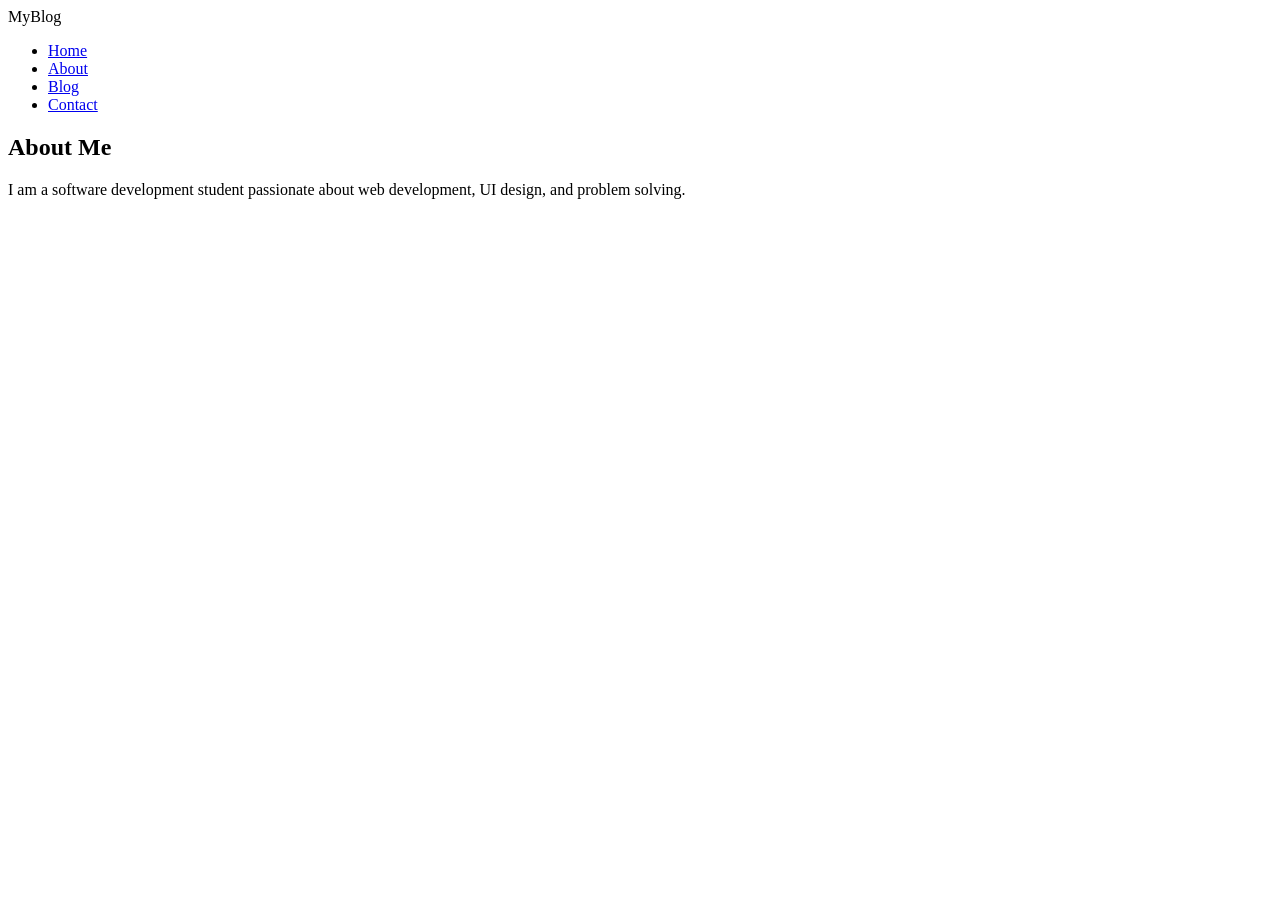
==== about.html @ cece169f "Initial personal blog project setup" ====
<!DOCTYPE html>
<html lang="en">
<head>
    <meta charset="UTF-8">
    <meta name="viewport" content="width=device-width, initial-scale=1.0">
    <title>About Me</title>
    <link rel="stylesheet" href="style.css">
</head>
<body>

<header>
    <nav>
        <div class="logo">MyBlog</div>

        <ul class="nav-links">
            <li><a href="index.html">Home</a></li>
            <li><a href="about.html">About</a></li>
            <li><a href="blog.html">Blog</a></li>
            <li><a href="contact.html">Contact</a></li>
        </ul>
    </nav>
</header>

<section class="hero">
    <div class="hero-content">
        <h1>About Me</h1>

        <p>
            I am a software development student passionate about
            web development, UI design, and problem solving.
        </p>
    </div>
</section>

</body>
</html>
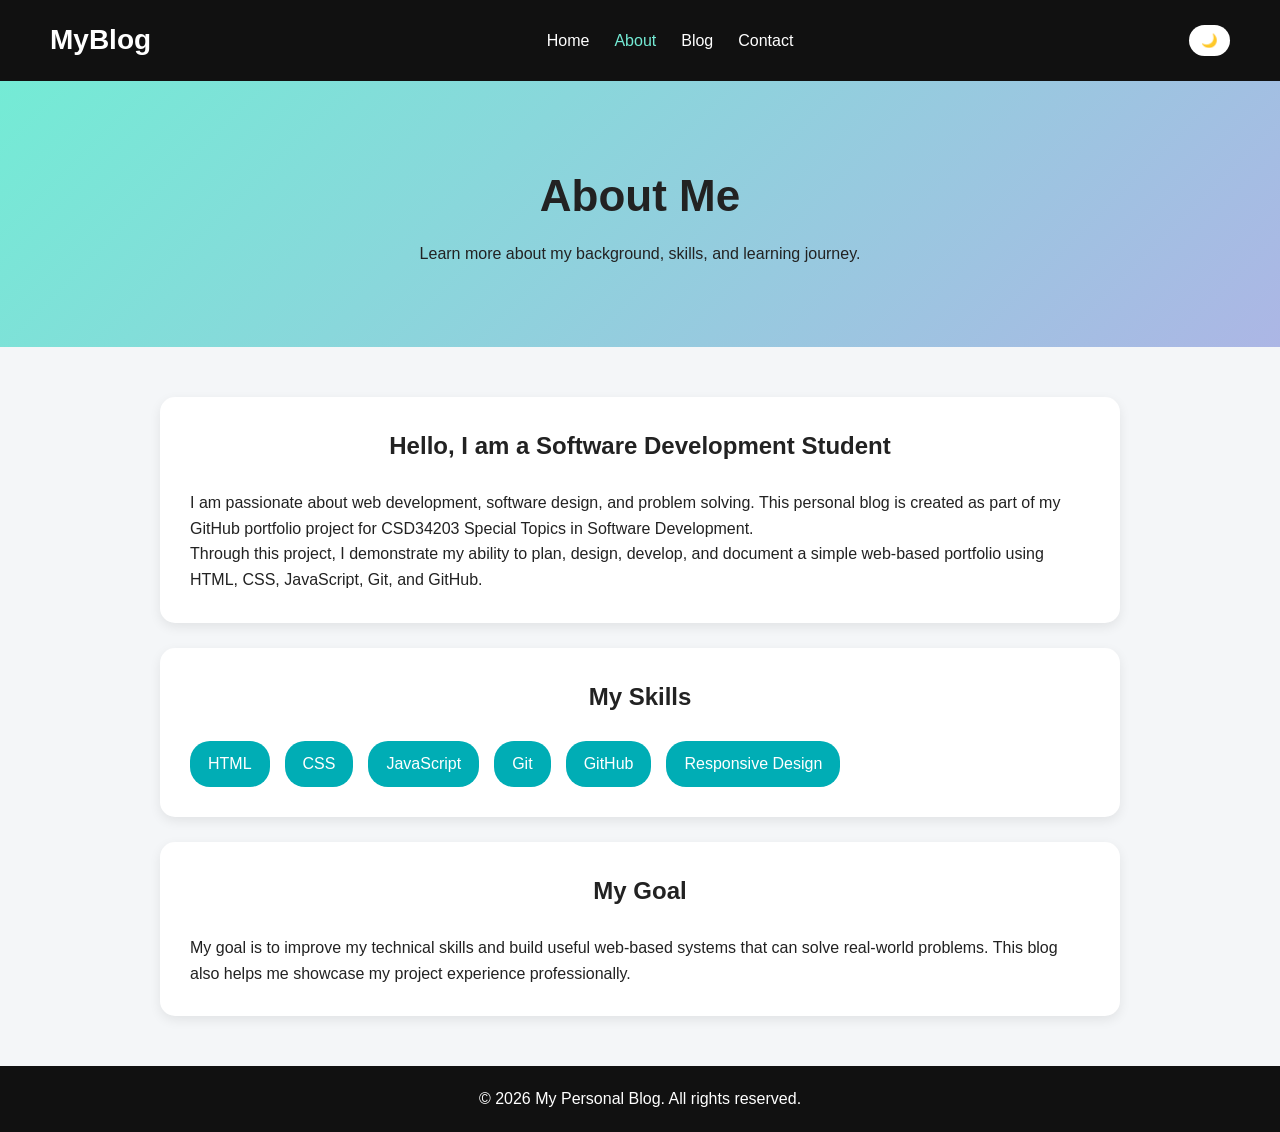
==== commit a915d47d: "Updated about blog and contact pages" ====
--- a/about.html
+++ b/about.html
@@ -4,33 +4,69 @@
     <meta charset="UTF-8">
     <meta name="viewport" content="width=device-width, initial-scale=1.0">
     <title>About Me</title>
-    <link rel="stylesheet" href="style.css">
+    <link rel="stylesheet" href="css/style.css">
 </head>
 <body>
 
 <header>
-    <nav>
+    <nav class="navbar">
         <div class="logo">MyBlog</div>
-
         <ul class="nav-links">
             <li><a href="index.html">Home</a></li>
-            <li><a href="about.html">About</a></li>
+            <li><a href="about.html" class="active">About</a></li>
             <li><a href="blog.html">Blog</a></li>
             <li><a href="contact.html">Contact</a></li>
         </ul>
+        <button id="darkModeBtn">🌙</button>
     </nav>
 </header>
 
-<section class="hero">
-    <div class="hero-content">
-        <h1>About Me</h1>
+<section class="page-header">
+    <h1>About Me</h1>
+    <p>Learn more about my background, skills, and learning journey.</p>
+</section>
 
+<section class="section">
+    <div class="card">
+        <h2>Hello, I am a Software Development Student</h2>
         <p>
-            I am a software development student passionate about
-            web development, UI design, and problem solving.
+            I am passionate about web development, software design, and problem solving.
+            This personal blog is created as part of my GitHub portfolio project for
+            CSD34203 Special Topics in Software Development.
+        </p>
+        <p>
+            Through this project, I demonstrate my ability to plan, design, develop,
+            and document a simple web-based portfolio using HTML, CSS, JavaScript,
+            Git, and GitHub.
+        </p>
+    </div>
+
+    <div class="card">
+        <h2>My Skills</h2>
+        <ul class="skills">
+            <li>HTML</li>
+            <li>CSS</li>
+            <li>JavaScript</li>
+            <li>Git</li>
+            <li>GitHub</li>
+            <li>Responsive Design</li>
+        </ul>
+    </div>
+
+    <div class="card">
+        <h2>My Goal</h2>
+        <p>
+            My goal is to improve my technical skills and build useful web-based
+            systems that can solve real-world problems. This blog also helps me
+            showcase my project experience professionally.
         </p>
     </div>
 </section>
 
+<footer>
+    <p>&copy; 2026 My Personal Blog. All rights reserved.</p>
+</footer>
+
+<script src="js/script.js"></script>
 </body>
 </html>
--- a/css/style.css
+++ b/css/style.css
@@ -0,0 +1,256 @@
+* {
+    margin: 0;
+    padding: 0;
+    box-sizing: border-box;
+}
+
+body {
+    font-family: Arial, sans-serif;
+    background: #f4f6f8;
+    color: #222;
+    line-height: 1.6;
+}
+
+header {
+    background: #111;
+    padding: 18px 50px;
+}
+
+.navbar {
+    display: flex;
+    justify-content: space-between;
+    align-items: center;
+}
+
+.logo {
+    color: white;
+    font-size: 28px;
+    font-weight: bold;
+}
+
+.nav-links {
+    list-style: none;
+    display: flex;
+    gap: 25px;
+}
+
+.nav-links a {
+    color: white;
+    text-decoration: none;
+    font-size: 16px;
+}
+
+.nav-links a:hover,
+.nav-links a.active {
+    color: #74ebd5;
+}
+
+#darkModeBtn {
+    background: white;
+    border: none;
+    padding: 8px 12px;
+    border-radius: 20px;
+    cursor: pointer;
+}
+
+.hero {
+    min-height: 85vh;
+    display: flex;
+    justify-content: center;
+    align-items: center;
+    text-align: center;
+    background: linear-gradient(135deg, #74ebd5, #ACB6E5);
+    padding: 30px;
+}
+
+.hero-content h1 {
+    font-size: 56px;
+    margin-bottom: 20px;
+}
+
+.hero-content p {
+    font-size: 22px;
+    margin-bottom: 30px;
+}
+
+.btn {
+    display: inline-block;
+    background: #111;
+    color: white;
+    padding: 13px 28px;
+    text-decoration: none;
+    border-radius: 8px;
+    border: none;
+    cursor: pointer;
+    transition: 0.3s;
+}
+
+.btn:hover {
+    background: #00adb5;
+    transform: scale(1.05);
+}
+
+.page-header {
+    text-align: center;
+    padding: 80px 20px;
+    background: linear-gradient(135deg, #74ebd5, #ACB6E5);
+}
+
+.page-header h1 {
+    font-size: 44px;
+    margin-bottom: 10px;
+}
+
+.section {
+    max-width: 1000px;
+    margin: 50px auto;
+    padding: 0 20px;
+}
+
+.section h2 {
+    text-align: center;
+    margin-bottom: 25px;
+}
+
+.card,
+.contact-card {
+    background: white;
+    padding: 30px;
+    border-radius: 15px;
+    margin-bottom: 25px;
+    box-shadow: 0 4px 12px rgba(0,0,0,0.08);
+    transition: 0.3s;
+}
+
+.card:hover,
+.contact-card:hover {
+    transform: translateY(-8px);
+}
+
+.skills {
+    display: flex;
+    flex-wrap: wrap;
+    gap: 15px;
+    list-style: none;
+    margin-top: 15px;
+}
+
+.skills li {
+    background: #00adb5;
+    color: white;
+    padding: 10px 18px;
+    border-radius: 20px;
+}
+
+.blog-container {
+    max-width: 1000px;
+    margin: 50px auto;
+    padding: 0 20px;
+    display: grid;
+    grid-template-columns: repeat(3, 1fr);
+    gap: 25px;
+}
+
+.blog-card {
+    background: white;
+    padding: 25px;
+    border-radius: 15px;
+    box-shadow: 0 4px 12px rgba(0,0,0,0.08);
+    transition: 0.3s;
+}
+
+.blog-card:hover {
+    transform: translateY(-8px);
+}
+
+.blog-card h2 {
+    margin-bottom: 10px;
+}
+
+.date {
+    color: #777;
+    font-size: 14px;
+    margin-bottom: 15px;
+}
+
+.contact-form {
+    background: white;
+    padding: 30px;
+    border-radius: 15px;
+    box-shadow: 0 4px 12px rgba(0,0,0,0.08);
+}
+
+.contact-form input,
+.contact-form textarea {
+    width: 100%;
+    padding: 14px;
+    margin-bottom: 15px;
+    border: 1px solid #ccc;
+    border-radius: 8px;
+}
+
+.contact-form textarea {
+    height: 130px;
+    resize: none;
+}
+
+footer {
+    background: #111;
+    color: white;
+    text-align: center;
+    padding: 20px;
+    margin-top: 50px;
+}
+
+/* Dark Mode */
+body.dark {
+    background: #121212;
+    color: #f5f5f5;
+}
+
+body.dark .card,
+body.dark .blog-card,
+body.dark .contact-card,
+body.dark .contact-form {
+    background: #1e1e1e;
+    color: #f5f5f5;
+}
+
+body.dark .hero,
+body.dark .page-header {
+    background: linear-gradient(135deg, #222, #111);
+}
+
+/* Responsive */
+@media (max-width: 768px) {
+    header {
+        padding: 20px;
+    }
+
+    .navbar {
+        flex-direction: column;
+        gap: 20px;
+    }
+
+    .nav-links {
+        flex-direction: column;
+        text-align: center;
+        gap: 12px;
+    }
+
+    .hero-content h1 {
+        font-size: 38px;
+    }
+
+    .hero-content p {
+        font-size: 18px;
+    }
+
+    .blog-container {
+        grid-template-columns: 1fr;
+    }
+
+    .page-header h1 {
+        font-size: 36px;
+    }
+}
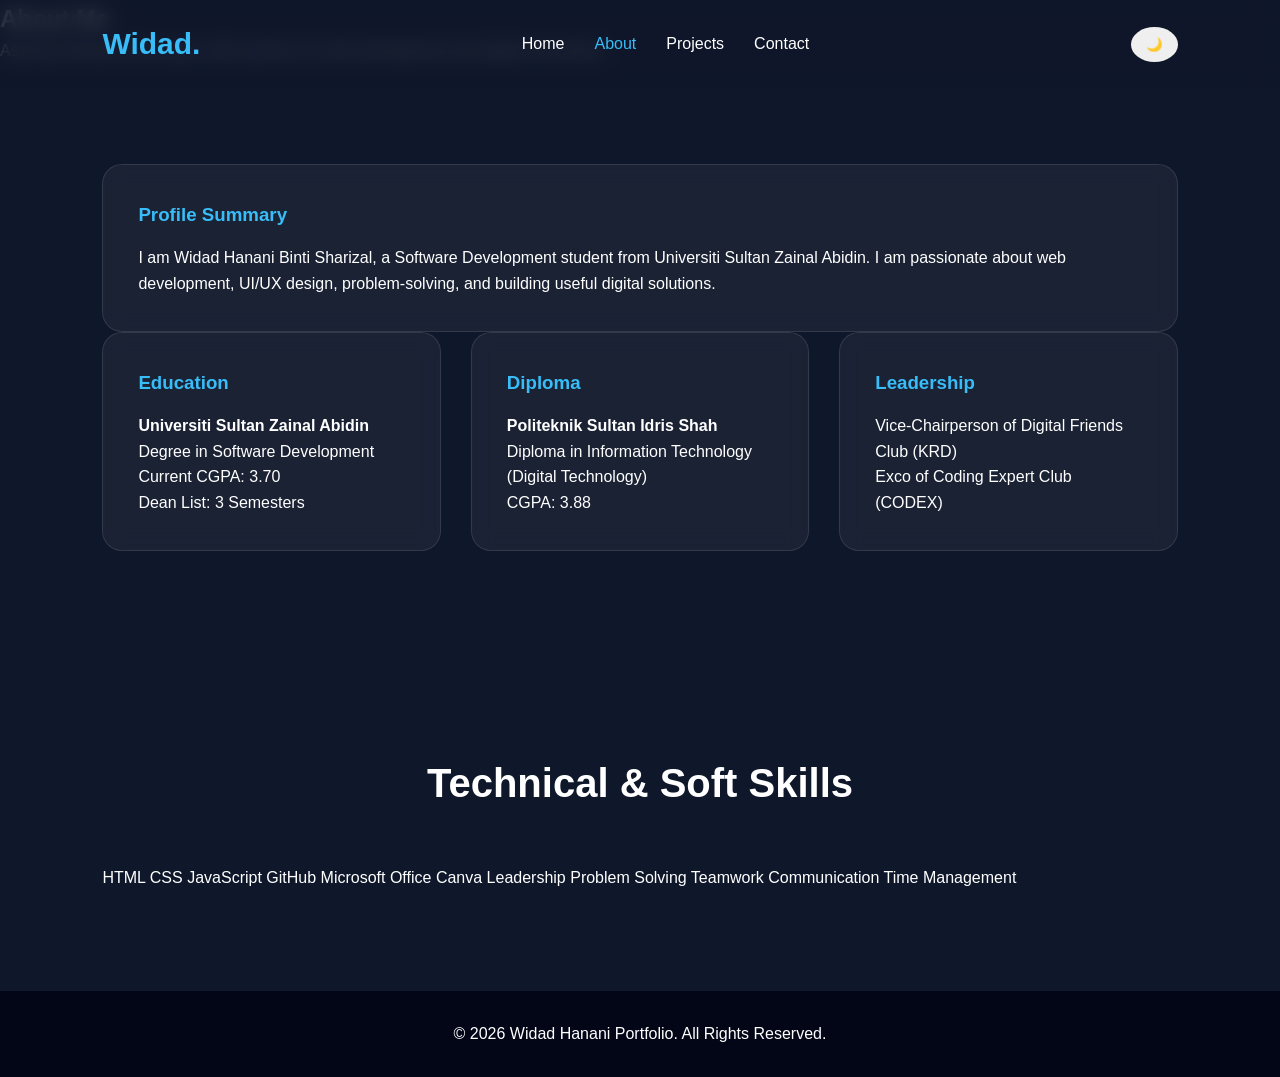
==== commit 0788a57a: "Customized portfolio with resume information" ====
--- a/about.html
+++ b/about.html
@@ -3,18 +3,18 @@
 <head>
     <meta charset="UTF-8">
     <meta name="viewport" content="width=device-width, initial-scale=1.0">
-    <title>About Me</title>
+    <title>About | Widad Hanani</title>
     <link rel="stylesheet" href="css/style.css">
 </head>
 <body>
 
 <header>
     <nav class="navbar">
-        <div class="logo">MyBlog</div>
+        <div class="logo">Widad.</div>
         <ul class="nav-links">
             <li><a href="index.html">Home</a></li>
             <li><a href="about.html" class="active">About</a></li>
-            <li><a href="blog.html">Blog</a></li>
+            <li><a href="blog.html">Projects</a></li>
             <li><a href="contact.html">Contact</a></li>
         </ul>
         <button id="darkModeBtn">🌙</button>
@@ -23,48 +23,63 @@
 
 <section class="page-header">
     <h1>About Me</h1>
-    <p>Learn more about my background, skills, and learning journey.</p>
+    <p>Aspiring Software Developer with passion for web development and digital innovation.</p>
 </section>
 
 <section class="section">
     <div class="card">
-        <h2>Hello, I am a Software Development Student</h2>
+        <h3>Profile Summary</h3>
         <p>
-            I am passionate about web development, software design, and problem solving.
-            This personal blog is created as part of my GitHub portfolio project for
-            CSD34203 Special Topics in Software Development.
-        </p>
-        <p>
-            Through this project, I demonstrate my ability to plan, design, develop,
-            and document a simple web-based portfolio using HTML, CSS, JavaScript,
-            Git, and GitHub.
+            I am Widad Hanani Binti Sharizal, a Software Development student from
+            Universiti Sultan Zainal Abidin. I am passionate about web development,
+            UI/UX design, problem-solving, and building useful digital solutions.
         </p>
     </div>
 
-    <div class="card">
-        <h2>My Skills</h2>
-        <ul class="skills">
-            <li>HTML</li>
-            <li>CSS</li>
-            <li>JavaScript</li>
-            <li>Git</li>
-            <li>GitHub</li>
-            <li>Responsive Design</li>
-        </ul>
+    <div class="cards">
+        <div class="card">
+            <h3>Education</h3>
+            <p><strong>Universiti Sultan Zainal Abidin</strong></p>
+            <p>Degree in Software Development</p>
+            <p>Current CGPA: 3.70</p>
+            <p>Dean List: 3 Semesters</p>
+        </div>
+
+        <div class="card">
+            <h3>Diploma</h3>
+            <p><strong>Politeknik Sultan Idris Shah</strong></p>
+            <p>Diploma in Information Technology (Digital Technology)</p>
+            <p>CGPA: 3.88</p>
+        </div>
+
+        <div class="card">
+            <h3>Leadership</h3>
+            <p>Vice-Chairperson of Digital Friends Club (KRD)</p>
+            <p>Exco of Coding Expert Club (CODEX)</p>
+        </div>
     </div>
+</section>
 
-    <div class="card">
-        <h2>My Goal</h2>
-        <p>
-            My goal is to improve my technical skills and build useful web-based
-            systems that can solve real-world problems. This blog also helps me
-            showcase my project experience professionally.
-        </p>
+<section class="section">
+    <h2>Technical & Soft Skills</h2>
+
+    <div class="skills-box">
+        <span>HTML</span>
+        <span>CSS</span>
+        <span>JavaScript</span>
+        <span>GitHub</span>
+        <span>Microsoft Office</span>
+        <span>Canva</span>
+        <span>Leadership</span>
+        <span>Problem Solving</span>
+        <span>Teamwork</span>
+        <span>Communication</span>
+        <span>Time Management</span>
     </div>
 </section>
 
 <footer>
-    <p>&copy; 2026 My Personal Blog. All rights reserved.</p>
+    <p>© 2026 Widad Hanani Portfolio. All Rights Reserved.</p>
 </footer>
 
 <script src="js/script.js"></script>
--- a/css/style.css
+++ b/css/style.css
@@ -1,256 +1,246 @@
-* {
-    margin: 0;
-    padding: 0;
-    box-sizing: border-box;
-}
-
-body {
-    font-family: Arial, sans-serif;
-    background: #f4f6f8;
-    color: #222;
-    line-height: 1.6;
-}
-
-header {
-    background: #111;
-    padding: 18px 50px;
-}
-
-.navbar {
-    display: flex;
-    justify-content: space-between;
-    align-items: center;
-}
-
-.logo {
-    color: white;
-    font-size: 28px;
-    font-weight: bold;
-}
-
-.nav-links {
-    list-style: none;
-    display: flex;
-    gap: 25px;
-}
-
-.nav-links a {
-    color: white;
-    text-decoration: none;
-    font-size: 16px;
+*{
+    margin:0;
+    padding:0;
+    box-sizing:border-box;
+}
+
+body{
+    font-family:Arial, sans-serif;
+    background:#0f172a;
+    color:white;
+    line-height:1.6;
+}
+
+header{
+    padding:20px 8%;
+    position:fixed;
+    width:100%;
+    top:0;
+    z-index:1000;
+    background:rgba(15,23,42,0.8);
+    backdrop-filter:blur(10px);
+}
+
+.navbar{
+    display:flex;
+    justify-content:space-between;
+    align-items:center;
+}
+
+.logo{
+    font-size:30px;
+    font-weight:bold;
+    color:#38bdf8;
+}
+
+.nav-links{
+    display:flex;
+    gap:30px;
+    list-style:none;
+}
+
+.nav-links a{
+    color:white;
+    text-decoration:none;
+    transition:0.3s;
 }
 
 .nav-links a:hover,
-.nav-links a.active {
-    color: #74ebd5;
-}
-
-#darkModeBtn {
-    background: white;
-    border: none;
-    padding: 8px 12px;
-    border-radius: 20px;
-    cursor: pointer;
-}
-
-.hero {
-    min-height: 85vh;
-    display: flex;
-    justify-content: center;
-    align-items: center;
-    text-align: center;
-    background: linear-gradient(135deg, #74ebd5, #ACB6E5);
-    padding: 30px;
-}
-
-.hero-content h1 {
-    font-size: 56px;
-    margin-bottom: 20px;
-}
-
-.hero-content p {
-    font-size: 22px;
-    margin-bottom: 30px;
-}
-
-.btn {
-    display: inline-block;
-    background: #111;
-    color: white;
-    padding: 13px 28px;
-    text-decoration: none;
-    border-radius: 8px;
-    border: none;
-    cursor: pointer;
-    transition: 0.3s;
-}
-
-.btn:hover {
-    background: #00adb5;
-    transform: scale(1.05);
-}
-
-.page-header {
-    text-align: center;
-    padding: 80px 20px;
-    background: linear-gradient(135deg, #74ebd5, #ACB6E5);
-}
-
-.page-header h1 {
-    font-size: 44px;
-    margin-bottom: 10px;
-}
-
-.section {
-    max-width: 1000px;
-    margin: 50px auto;
-    padding: 0 20px;
-}
-
-.section h2 {
-    text-align: center;
-    margin-bottom: 25px;
-}
-
-.card,
-.contact-card {
-    background: white;
-    padding: 30px;
-    border-radius: 15px;
-    margin-bottom: 25px;
-    box-shadow: 0 4px 12px rgba(0,0,0,0.08);
-    transition: 0.3s;
-}
-
-.card:hover,
-.contact-card:hover {
-    transform: translateY(-8px);
-}
-
-.skills {
-    display: flex;
-    flex-wrap: wrap;
-    gap: 15px;
-    list-style: none;
-    margin-top: 15px;
-}
-
-.skills li {
-    background: #00adb5;
-    color: white;
-    padding: 10px 18px;
-    border-radius: 20px;
-}
-
-.blog-container {
-    max-width: 1000px;
-    margin: 50px auto;
-    padding: 0 20px;
-    display: grid;
-    grid-template-columns: repeat(3, 1fr);
-    gap: 25px;
-}
-
-.blog-card {
-    background: white;
-    padding: 25px;
-    border-radius: 15px;
-    box-shadow: 0 4px 12px rgba(0,0,0,0.08);
-    transition: 0.3s;
-}
-
-.blog-card:hover {
-    transform: translateY(-8px);
-}
-
-.blog-card h2 {
-    margin-bottom: 10px;
-}
-
-.date {
-    color: #777;
-    font-size: 14px;
-    margin-bottom: 15px;
-}
-
-.contact-form {
-    background: white;
-    padding: 30px;
-    border-radius: 15px;
-    box-shadow: 0 4px 12px rgba(0,0,0,0.08);
+.nav-links .active{
+    color:#38bdf8;
+}
+
+#darkModeBtn{
+    border:none;
+    padding:10px 15px;
+    border-radius:50%;
+    cursor:pointer;
+}
+
+.hero{
+    min-height:100vh;
+    display:flex;
+    justify-content:center;
+    align-items:center;
+    text-align:center;
+    padding:120px 20px 50px;
+    background:
+    radial-gradient(circle at top left,#1e3a8a,#0f172a);
+}
+
+.hero-content{
+    max-width:800px;
+}
+
+.intro{
+    color:#38bdf8;
+    letter-spacing:3px;
+    margin-bottom:15px;
+}
+
+.hero h1{
+    font-size:80px;
+    margin-bottom:10px;
+}
+
+.hero h2{
+    font-size:35px;
+    color:#cbd5e1;
+    margin-bottom:25px;
+}
+
+.hero-desc{
+    font-size:20px;
+    color:#cbd5e1;
+    margin-bottom:35px;
+}
+
+.hero-buttons{
+    display:flex;
+    justify-content:center;
+    gap:20px;
+}
+
+.btn{
+    background:#38bdf8;
+    color:white;
+    padding:14px 30px;
+    border-radius:10px;
+    text-decoration:none;
+    transition:0.3s;
+}
+
+.btn:hover{
+    transform:translateY(-5px);
+}
+
+.btn-secondary{
+    background:transparent;
+    border:2px solid #38bdf8;
+}
+
+.section{
+    padding:100px 8%;
+}
+
+.section h2{
+    text-align:center;
+    font-size:40px;
+    margin-bottom:50px;
+}
+
+.cards{
+    display:grid;
+    grid-template-columns:repeat(auto-fit,minmax(250px,1fr));
+    gap:30px;
+}
+
+.card{
+    background:rgba(255,255,255,0.05);
+    padding:35px;
+    border-radius:20px;
+    backdrop-filter:blur(10px);
+    transition:0.3s;
+    border:1px solid rgba(255,255,255,0.1);
+}
+
+.card:hover{
+    transform:translateY(-10px);
+    border-color:#38bdf8;
+}
+
+.card h3{
+    margin-bottom:15px;
+    color:#38bdf8;
+}
+
+footer{
+    text-align:center;
+    padding:30px;
+    background:#020617;
+}
+
+@media(max-width:768px){
+
+    .hero h1{
+        font-size:50px;
+    }
+
+    .hero h2{
+        font-size:25px;
+    }
+
+    .hero-desc{
+        font-size:16px;
+    }
+
+    .navbar{
+        flex-direction:column;
+        gap:20px;
+    }
+
+    .nav-links{
+        flex-wrap:wrap;
+        justify-content:center;
+    }
+
+    .hero-buttons{
+        flex-direction:column;
+    }
+    .page-header{
+    padding:150px 8% 80px;
+    text-align:center;
+    background:radial-gradient(circle at top right,#1e40af,#0f172a);
+}
+
+.page-header h1{
+    font-size:55px;
+    margin-bottom:15px;
+}
+
+.page-header p{
+    color:#cbd5e1;
+    font-size:18px;
+}
+
+.skills-box{
+    display:flex;
+    flex-wrap:wrap;
+    gap:15px;
+    justify-content:center;
+}
+
+.skills-box span{
+    background:rgba(56,189,248,0.15);
+    color:#38bdf8;
+    padding:12px 20px;
+    border-radius:30px;
+    border:1px solid rgba(56,189,248,0.4);
+    transition:0.3s;
+}
+
+.skills-box span:hover{
+    background:#38bdf8;
+    color:white;
+    transform:translateY(-5px);
+}
+
+.contact-form{
+    margin-top:20px;
 }
 
 .contact-form input,
-.contact-form textarea {
-    width: 100%;
-    padding: 14px;
-    margin-bottom: 15px;
-    border: 1px solid #ccc;
-    border-radius: 8px;
-}
-
-.contact-form textarea {
-    height: 130px;
-    resize: none;
-}
-
-footer {
-    background: #111;
-    color: white;
-    text-align: center;
-    padding: 20px;
-    margin-top: 50px;
-}
-
-/* Dark Mode */
-body.dark {
-    background: #121212;
-    color: #f5f5f5;
-}
-
-body.dark .card,
-body.dark .blog-card,
-body.dark .contact-card,
-body.dark .contact-form {
-    background: #1e1e1e;
-    color: #f5f5f5;
-}
-
-body.dark .hero,
-body.dark .page-header {
-    background: linear-gradient(135deg, #222, #111);
-}
-
-/* Responsive */
-@media (max-width: 768px) {
-    header {
-        padding: 20px;
-    }
-
-    .navbar {
-        flex-direction: column;
-        gap: 20px;
-    }
-
-    .nav-links {
-        flex-direction: column;
-        text-align: center;
-        gap: 12px;
-    }
-
-    .hero-content h1 {
-        font-size: 38px;
-    }
-
-    .hero-content p {
-        font-size: 18px;
-    }
-
-    .blog-container {
-        grid-template-columns: 1fr;
-    }
-
-    .page-header h1 {
-        font-size: 36px;
-    }
+.contact-form textarea{
+    width:100%;
+    padding:15px;
+    margin-bottom:15px;
+    border:none;
+    border-radius:10px;
+    outline:none;
+}
+
+.contact-form textarea{
+    height:140px;
+    resize:none;
+}
 }
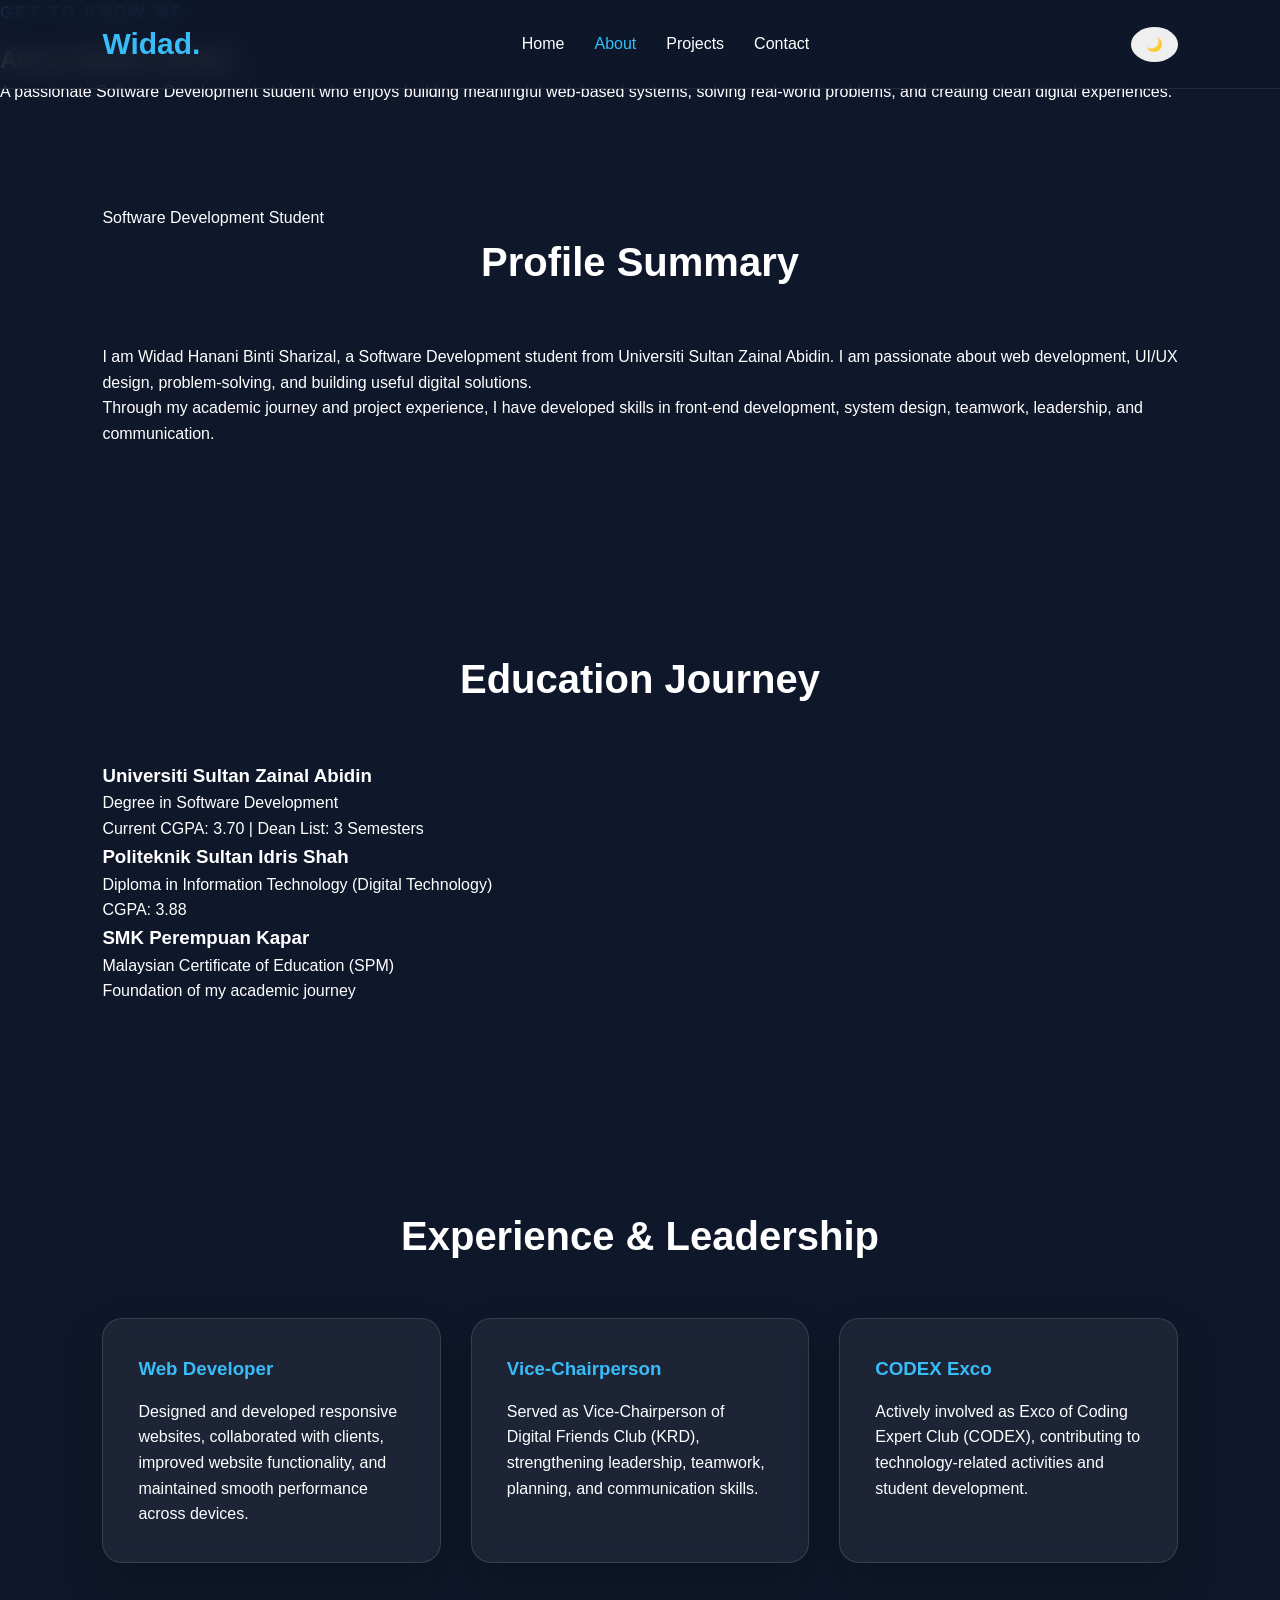
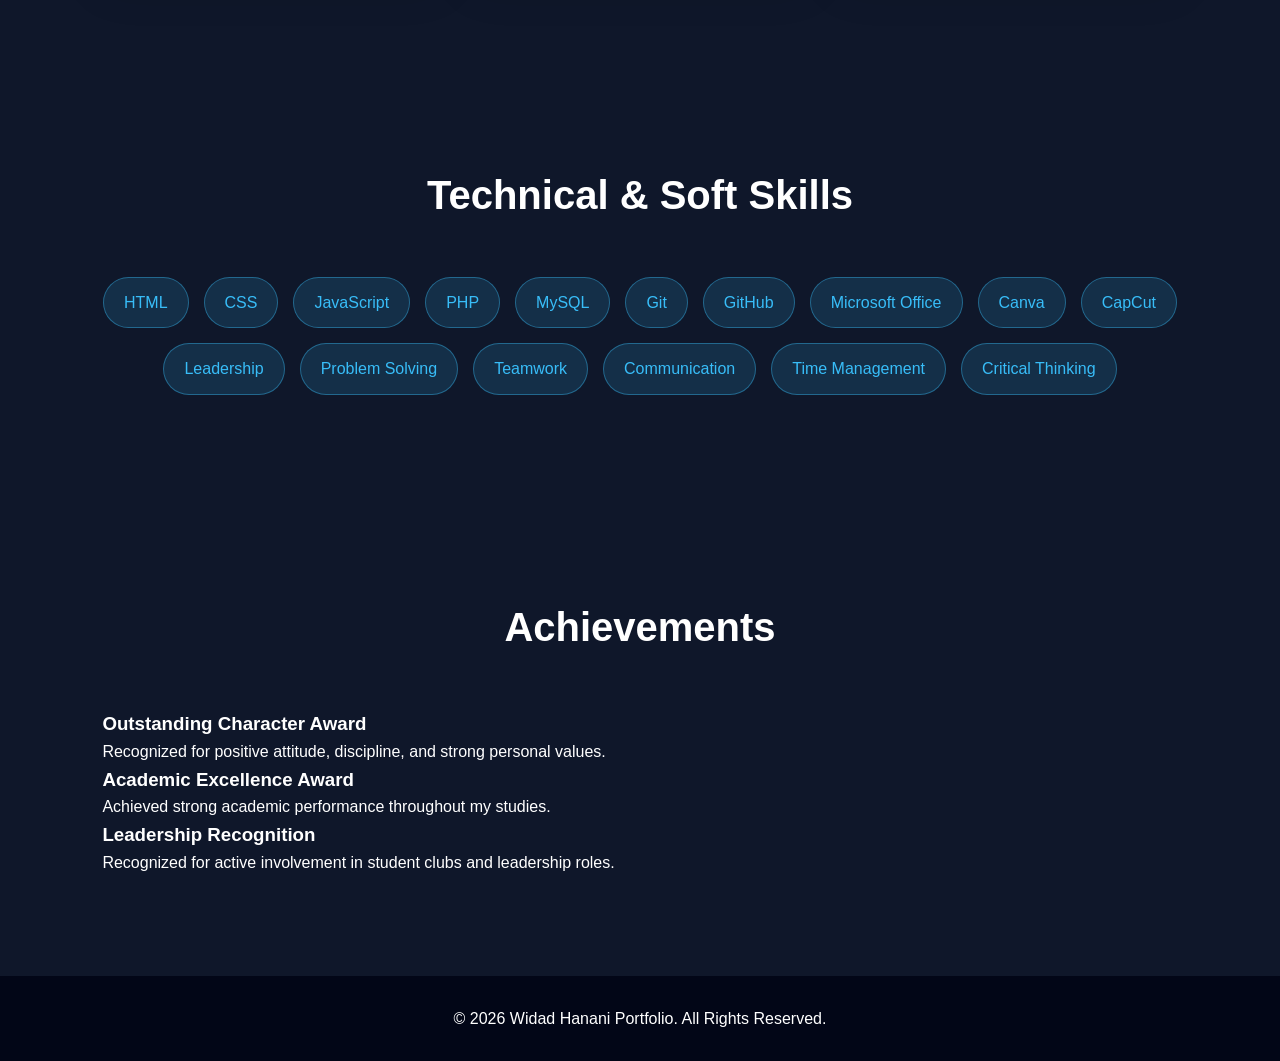
==== commit 685917d1: "Enhanced about page design" ====
--- a/about.html
+++ b/about.html
@@ -21,41 +21,98 @@
     </nav>
 </header>
 
-<section class="page-header">
-    <h1>About Me</h1>
-    <p>Aspiring Software Developer with passion for web development and digital innovation.</p>
+<section class="about-hero">
+    <div class="about-hero-content">
+        <p class="intro">GET TO KNOW ME</p>
+        <h1>About Widad Hanani</h1>
+        <p>
+            A passionate Software Development student who enjoys building meaningful
+            web-based systems, solving real-world problems, and creating clean digital experiences.
+        </p>
+    </div>
+</section>
+
+<section class="section about-profile">
+    <div class="about-card main-about">
+        <div>
+            <span class="about-badge">Software Development Student</span>
+            <h2>Profile Summary</h2>
+            <p>
+                I am Widad Hanani Binti Sharizal, a Software Development student from
+                Universiti Sultan Zainal Abidin. I am passionate about web development,
+                UI/UX design, problem-solving, and building useful digital solutions.
+            </p>
+            <p>
+                Through my academic journey and project experience, I have developed
+                skills in front-end development, system design, teamwork, leadership,
+                and communication.
+            </p>
+        </div>
+    </div>
 </section>
 
 <section class="section">
-    <div class="card">
-        <h3>Profile Summary</h3>
-        <p>
-            I am Widad Hanani Binti Sharizal, a Software Development student from
-            Universiti Sultan Zainal Abidin. I am passionate about web development,
-            UI/UX design, problem-solving, and building useful digital solutions.
-        </p>
+    <h2>Education Journey</h2>
+
+    <div class="timeline">
+
+        <div class="timeline-item">
+            <div class="timeline-dot"></div>
+            <div class="timeline-content">
+                <h3>Universiti Sultan Zainal Abidin</h3>
+                <p>Degree in Software Development</p>
+                <span>Current CGPA: 3.70 | Dean List: 3 Semesters</span>
+            </div>
+        </div>
+
+        <div class="timeline-item">
+            <div class="timeline-dot"></div>
+            <div class="timeline-content">
+                <h3>Politeknik Sultan Idris Shah</h3>
+                <p>Diploma in Information Technology (Digital Technology)</p>
+                <span>CGPA: 3.88</span>
+            </div>
+        </div>
+
+        <div class="timeline-item">
+            <div class="timeline-dot"></div>
+            <div class="timeline-content">
+                <h3>SMK Perempuan Kapar</h3>
+                <p>Malaysian Certificate of Education (SPM)</p>
+                <span>Foundation of my academic journey</span>
+            </div>
+        </div>
+
     </div>
+</section>
+
+<section class="section">
+    <h2>Experience & Leadership</h2>
 
     <div class="cards">
         <div class="card">
-            <h3>Education</h3>
-            <p><strong>Universiti Sultan Zainal Abidin</strong></p>
-            <p>Degree in Software Development</p>
-            <p>Current CGPA: 3.70</p>
-            <p>Dean List: 3 Semesters</p>
+            <h3>Web Developer</h3>
+            <p>
+                Designed and developed responsive websites, collaborated with clients,
+                improved website functionality, and maintained smooth performance
+                across devices.
+            </p>
         </div>
 
         <div class="card">
-            <h3>Diploma</h3>
-            <p><strong>Politeknik Sultan Idris Shah</strong></p>
-            <p>Diploma in Information Technology (Digital Technology)</p>
-            <p>CGPA: 3.88</p>
+            <h3>Vice-Chairperson</h3>
+            <p>
+                Served as Vice-Chairperson of Digital Friends Club (KRD), strengthening
+                leadership, teamwork, planning, and communication skills.
+            </p>
         </div>
 
         <div class="card">
-            <h3>Leadership</h3>
-            <p>Vice-Chairperson of Digital Friends Club (KRD)</p>
-            <p>Exco of Coding Expert Club (CODEX)</p>
+            <h3>CODEX Exco</h3>
+            <p>
+                Actively involved as Exco of Coding Expert Club (CODEX), contributing
+                to technology-related activities and student development.
+            </p>
         </div>
     </div>
 </section>
@@ -67,14 +124,40 @@
         <span>HTML</span>
         <span>CSS</span>
         <span>JavaScript</span>
+        <span>PHP</span>
+        <span>MySQL</span>
+        <span>Git</span>
         <span>GitHub</span>
         <span>Microsoft Office</span>
         <span>Canva</span>
+        <span>CapCut</span>
         <span>Leadership</span>
         <span>Problem Solving</span>
         <span>Teamwork</span>
         <span>Communication</span>
         <span>Time Management</span>
+        <span>Critical Thinking</span>
+    </div>
+</section>
+
+<section class="section">
+    <h2>Achievements</h2>
+
+    <div class="achievement-grid">
+        <div class="achievement-card">
+            <h3>Outstanding Character Award</h3>
+            <p>Recognized for positive attitude, discipline, and strong personal values.</p>
+        </div>
+
+        <div class="achievement-card">
+            <h3>Academic Excellence Award</h3>
+            <p>Achieved strong academic performance throughout my studies.</p>
+        </div>
+
+        <div class="achievement-card">
+            <h3>Leadership Recognition</h3>
+            <p>Recognized for active involvement in student clubs and leadership roles.</p>
+        </div>
     </div>
 </section>
 
--- a/css/style.css
+++ b/css/style.css
@@ -2,6 +2,10 @@
     margin:0;
     padding:0;
     box-sizing:border-box;
+}
+
+html{
+    scroll-behavior:smooth;
 }
 
 body{
@@ -17,8 +21,9 @@
     width:100%;
     top:0;
     z-index:1000;
-    background:rgba(15,23,42,0.8);
-    backdrop-filter:blur(10px);
+    background:rgba(15,23,42,0.85);
+    backdrop-filter:blur(12px);
+    border-bottom:1px solid rgba(255,255,255,0.08);
 }
 
 .navbar{
@@ -46,7 +51,7 @@
 }
 
 .nav-links a:hover,
-.nav-links .active{
+.nav-links a.active{
     color:#38bdf8;
 }
 
@@ -57,6 +62,7 @@
     cursor:pointer;
 }
 
+/* HERO */
 .hero{
     min-height:100vh;
     display:flex;
@@ -65,17 +71,21 @@
     text-align:center;
     padding:120px 20px 50px;
     background:
-    radial-gradient(circle at top left,#1e3a8a,#0f172a);
+        radial-gradient(circle at top left, rgba(56,189,248,0.35), transparent 35%),
+        radial-gradient(circle at bottom right, rgba(30,64,175,0.55), transparent 40%),
+        #0f172a;
 }
 
 .hero-content{
-    max-width:800px;
+    max-width:850px;
+    animation:fadeUp 1s ease;
 }
 
 .intro{
     color:#38bdf8;
     letter-spacing:3px;
     margin-bottom:15px;
+    font-weight:bold;
 }
 
 .hero h1{
@@ -108,10 +118,14 @@
     border-radius:10px;
     text-decoration:none;
     transition:0.3s;
+    border:none;
+    cursor:pointer;
+    display:inline-block;
 }
 
 .btn:hover{
     transform:translateY(-5px);
+    box-shadow:0 12px 25px rgba(56,189,248,0.35);
 }
 
 .btn-secondary{
@@ -119,6 +133,27 @@
     border:2px solid #38bdf8;
 }
 
+/* PAGE HEADER */
+.page-header{
+    padding:150px 8% 80px;
+    text-align:center;
+    background:
+        radial-gradient(circle at top right, rgba(56,189,248,0.3), transparent 35%),
+        radial-gradient(circle at bottom left, rgba(30,64,175,0.5), transparent 40%),
+        #0f172a;
+}
+
+.page-header h1{
+    font-size:55px;
+    margin-bottom:15px;
+}
+
+.page-header p{
+    color:#cbd5e1;
+    font-size:18px;
+}
+
+/* GENERAL SECTIONS */
 .section{
     padding:100px 8%;
 }
@@ -136,17 +171,19 @@
 }
 
 .card{
-    background:rgba(255,255,255,0.05);
+    background:rgba(255,255,255,0.06);
     padding:35px;
     border-radius:20px;
     backdrop-filter:blur(10px);
     transition:0.3s;
-    border:1px solid rgba(255,255,255,0.1);
+    border:1px solid rgba(255,255,255,0.12);
+    box-shadow:0 20px 45px rgba(0,0,0,0.18);
 }
 
 .card:hover{
     transform:translateY(-10px);
     border-color:#38bdf8;
+    box-shadow:0 20px 50px rgba(56,189,248,0.15);
 }
 
 .card h3{
@@ -154,93 +191,380 @@
     color:#38bdf8;
 }
 
+/* SKILLS */
+.skills-box{
+    display:flex;
+    flex-wrap:wrap;
+    gap:15px;
+    justify-content:center;
+}
+
+.skills-box span{
+    background:rgba(56,189,248,0.15);
+    color:#38bdf8;
+    padding:12px 20px;
+    border-radius:30px;
+    border:1px solid rgba(56,189,248,0.4);
+    transition:0.3s;
+}
+
+.skills-box span:hover{
+    background:#38bdf8;
+    color:white;
+    transform:translateY(-5px);
+}
+
+/* CONTACT */
+.contact-form{
+    margin-top:20px;
+}
+
+.contact-form input,
+.contact-form textarea{
+    width:100%;
+    padding:15px;
+    margin-bottom:15px;
+    border:none;
+    border-radius:10px;
+    outline:none;
+    font-family:Arial, sans-serif;
+}
+
+.contact-form textarea{
+    height:140px;
+    resize:none;
+}
+
+/* PROJECT PAGE */
+.project-header{
+    position:relative;
+    overflow:hidden;
+}
+
+.project-header::after{
+    content:"";
+    position:absolute;
+    width:280px;
+    height:280px;
+    background:rgba(56,189,248,0.22);
+    border-radius:50%;
+    right:-80px;
+    top:60px;
+    filter:blur(25px);
+}
+
+.project-grid{
+    display:grid;
+    grid-template-columns:repeat(auto-fit, minmax(300px, 1fr));
+    gap:35px;
+}
+
+.project-card{
+    background:rgba(255,255,255,0.06);
+    border:1px solid rgba(255,255,255,0.12);
+    border-radius:24px;
+    overflow:hidden;
+    transition:0.4s ease;
+    backdrop-filter:blur(12px);
+    box-shadow:0 20px 40px rgba(0,0,0,0.25);
+}
+
+.project-card:hover{
+    transform:translateY(-12px);
+    border-color:#38bdf8;
+    box-shadow:0 25px 60px rgba(56,189,248,0.18);
+}
+
+.project-card img{
+    width:100%;
+    height:210px;
+    object-fit:cover;
+    display:block;
+    background:#1e293b;
+}
+
+.project-content{
+    padding:28px;
+}
+
+.project-tag{
+    display:inline-block;
+    background:rgba(56,189,248,0.15);
+    color:#38bdf8;
+    padding:7px 14px;
+    border-radius:30px;
+    font-size:13px;
+    margin-bottom:15px;
+    border:1px solid rgba(56,189,248,0.35);
+}
+
+.project-content h3{
+    font-size:24px;
+    color:#ffffff;
+    margin-bottom:15px;
+}
+
+.project-content p{
+    color:#cbd5e1;
+    margin-bottom:20px;
+}
+
+.tech-list{
+    display:flex;
+    flex-wrap:wrap;
+    gap:10px;
+}
+
+.tech-list span{
+    font-size:12px;
+    padding:7px 12px;
+    border-radius:20px;
+    background:rgba(255,255,255,0.08);
+    color:#e0f2fe;
+}
+
+.project-reflection{
+    background:radial-gradient(circle at center,#172554,#0f172a);
+}
+
+/* DARK MODE */
+body.dark{
+    background:#020617;
+}
+
+body.dark .card,
+body.dark .project-card{
+    background:rgba(255,255,255,0.04);
+}
+
+/* FOOTER */
 footer{
     text-align:center;
     padding:30px;
     background:#020617;
 }
 
+/* ANIMATION */
+@keyframes fadeUp{
+    from{
+        opacity:0;
+        transform:translateY(30px);
+    }
+    to{
+        opacity:1;
+        transform:translateY(0);
+    }
+}
+
+/* RESPONSIVE */
 @media(max-width:768px){
-
-    .hero h1{
-        font-size:50px;
-    }
-
-    .hero h2{
-        font-size:25px;
-    }
-
-    .hero-desc{
-        font-size:16px;
+    header{
+        padding:18px 5%;
     }
 
     .navbar{
         flex-direction:column;
-        gap:20px;
+        gap:18px;
     }
 
     .nav-links{
         flex-wrap:wrap;
         justify-content:center;
+        gap:16px;
+    }
+
+    .hero h1{
+        font-size:48px;
+    }
+
+    .hero h2{
+        font-size:24px;
+    }
+
+    .hero-desc{
+        font-size:16px;
     }
 
     .hero-buttons{
         flex-direction:column;
     }
-    .page-header{
+
+    .page-header h1{
+        font-size:38px;
+    }
+
+    .section{
+        padding:70px 6%;
+    }
+
+    .section h2{
+        font-size:32px;
+    }
+
+    .project-card img{
+        height:190px;
+    }
+
+    .project-content h3{
+        font-size:21px;
+    }
+    .about-hero{
+    min-height:430px;
     padding:150px 8% 80px;
+    display:flex;
+    align-items:center;
+    justify-content:center;
     text-align:center;
-    background:radial-gradient(circle at top right,#1e40af,#0f172a);
-}
-
-.page-header h1{
-    font-size:55px;
-    margin-bottom:15px;
-}
-
-.page-header p{
-    color:#cbd5e1;
-    font-size:18px;
-}
-
-.skills-box{
-    display:flex;
-    flex-wrap:wrap;
-    gap:15px;
-    justify-content:center;
-}
-
-.skills-box span{
-    background:rgba(56,189,248,0.15);
-    color:#38bdf8;
-    padding:12px 20px;
+    background:
+        radial-gradient(circle at top left, rgba(56,189,248,0.32), transparent 32%),
+        radial-gradient(circle at bottom right, rgba(99,102,241,0.28), transparent 35%),
+        linear-gradient(180deg,#020617,#0f172a);
+}
+
+.about-hero-content{
+    max-width:900px;
+    animation:fadeUp 1s ease;
+}
+
+.about-hero h1{
+    font-size:68px;
+    margin-bottom:20px;
+}
+
+.about-hero p{
+    color:#cbd5e1;
+    font-size:19px;
+}
+
+.about-profile{
+    padding-top:80px;
+}
+
+.about-card{
+    background:linear-gradient(135deg, rgba(56,189,248,0.15), rgba(255,255,255,0.05));
+    border:1px solid rgba(56,189,248,0.35);
+    border-radius:28px;
+    padding:45px;
+    box-shadow:0 25px 60px rgba(0,0,0,0.25);
+}
+
+.main-about h2{
+    font-size:36px;
+    margin:18px 0;
+}
+
+.main-about p{
+    color:#cbd5e1;
+    margin-bottom:15px;
+}
+
+.about-badge{
+    display:inline-block;
+    background:rgba(56,189,248,0.18);
+    color:#38bdf8;
+    border:1px solid rgba(56,189,248,0.4);
+    padding:10px 18px;
     border-radius:30px;
-    border:1px solid rgba(56,189,248,0.4);
+    font-weight:bold;
+}
+
+.timeline{
+    position:relative;
+    max-width:900px;
+    margin:auto;
+}
+
+.timeline::before{
+    content:"";
+    position:absolute;
+    left:18px;
+    top:0;
+    width:3px;
+    height:100%;
+    background:#38bdf8;
+    box-shadow:0 0 20px rgba(56,189,248,0.8);
+}
+
+.timeline-item{
+    position:relative;
+    padding-left:60px;
+    margin-bottom:35px;
+}
+
+.timeline-dot{
+    position:absolute;
+    left:7px;
+    top:10px;
+    width:25px;
+    height:25px;
+    background:#38bdf8;
+    border-radius:50%;
+    box-shadow:0 0 25px rgba(56,189,248,0.9);
+}
+
+.timeline-content{
+    background:rgba(255,255,255,0.06);
+    border:1px solid rgba(255,255,255,0.12);
+    border-radius:20px;
+    padding:25px;
     transition:0.3s;
 }
 
-.skills-box span:hover{
-    background:#38bdf8;
-    color:white;
-    transform:translateY(-5px);
-}
-
-.contact-form{
-    margin-top:20px;
-}
-
-.contact-form input,
-.contact-form textarea{
-    width:100%;
-    padding:15px;
-    margin-bottom:15px;
-    border:none;
-    border-radius:10px;
-    outline:none;
-}
-
-.contact-form textarea{
-    height:140px;
-    resize:none;
+.timeline-content:hover{
+    transform:translateX(8px);
+    border-color:#38bdf8;
+}
+
+.timeline-content h3{
+    color:#38bdf8;
+    margin-bottom:8px;
+}
+
+.timeline-content span{
+    color:#cbd5e1;
+    font-size:14px;
+}
+
+.achievement-grid{
+    display:grid;
+    grid-template-columns:repeat(auto-fit,minmax(250px,1fr));
+    gap:30px;
+}
+
+.achievement-card{
+    background:
+        linear-gradient(135deg, rgba(56,189,248,0.18), rgba(99,102,241,0.12));
+    border:1px solid rgba(56,189,248,0.3);
+    border-radius:22px;
+    padding:35px;
+    transition:0.35s;
+}
+
+.achievement-card:hover{
+    transform:translateY(-10px);
+    box-shadow:0 0 35px rgba(56,189,248,0.25);
+}
+
+.achievement-card h3{
+    color:#38bdf8;
+    margin-bottom:12px;
+}
+
+.achievement-card p{
+    color:#cbd5e1;
+}
+
+@media(max-width:768px){
+    .about-hero h1{
+        font-size:42px;
+    }
+
+    .about-card{
+        padding:28px;
+    }
+
+    .main-about h2{
+        font-size:28px;
+    }
 }
 }
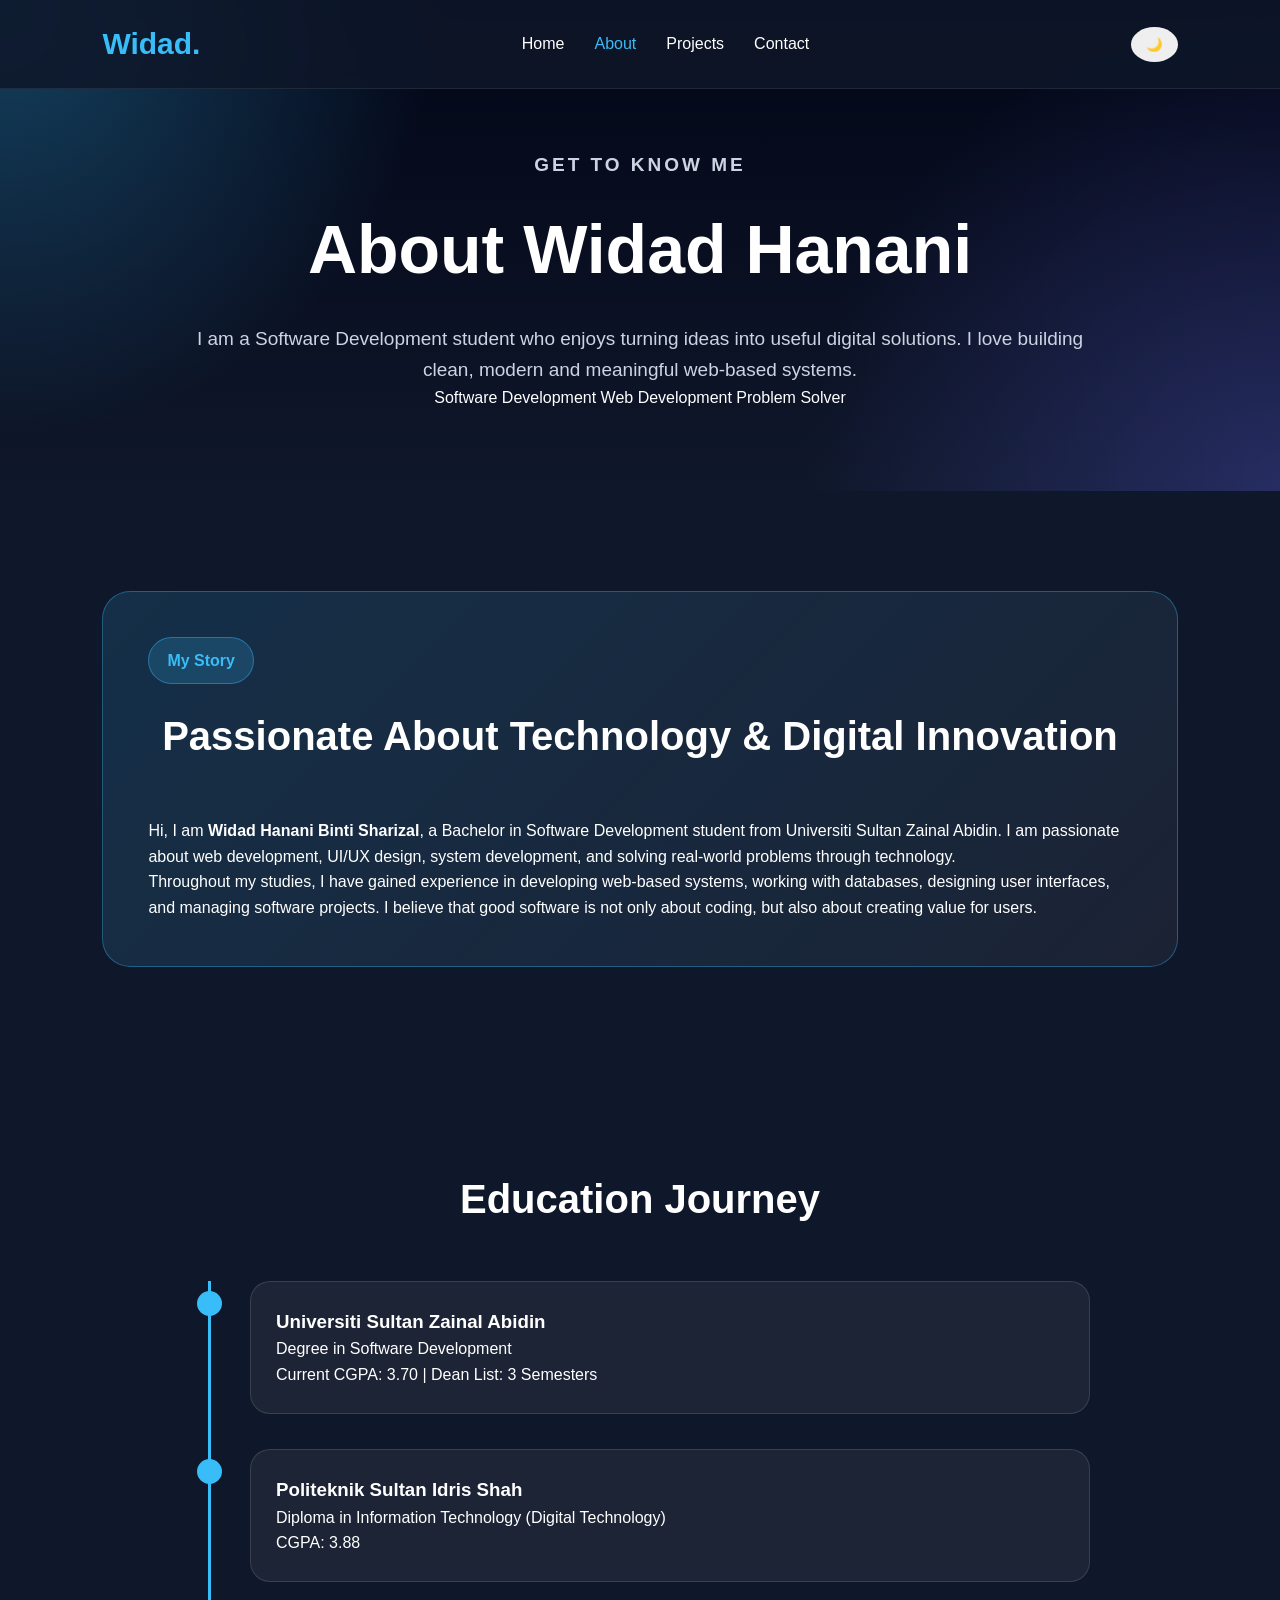
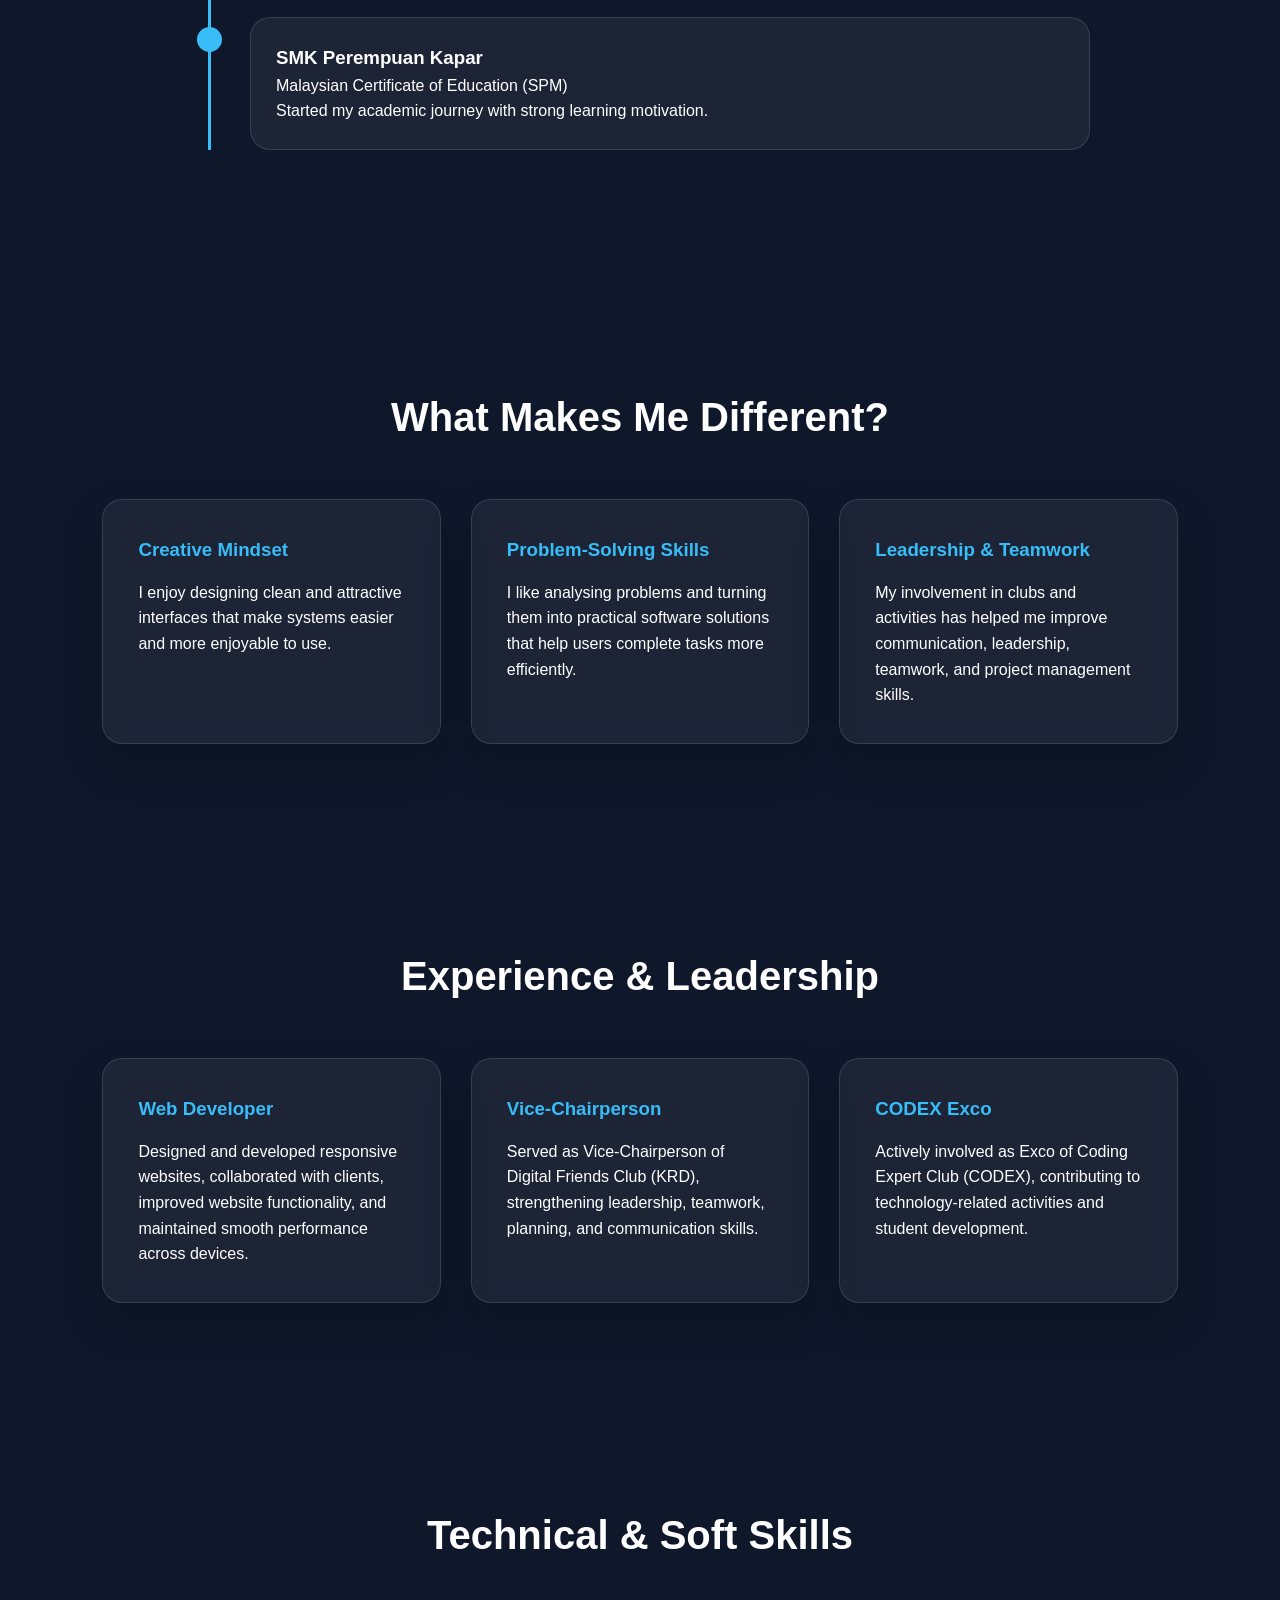
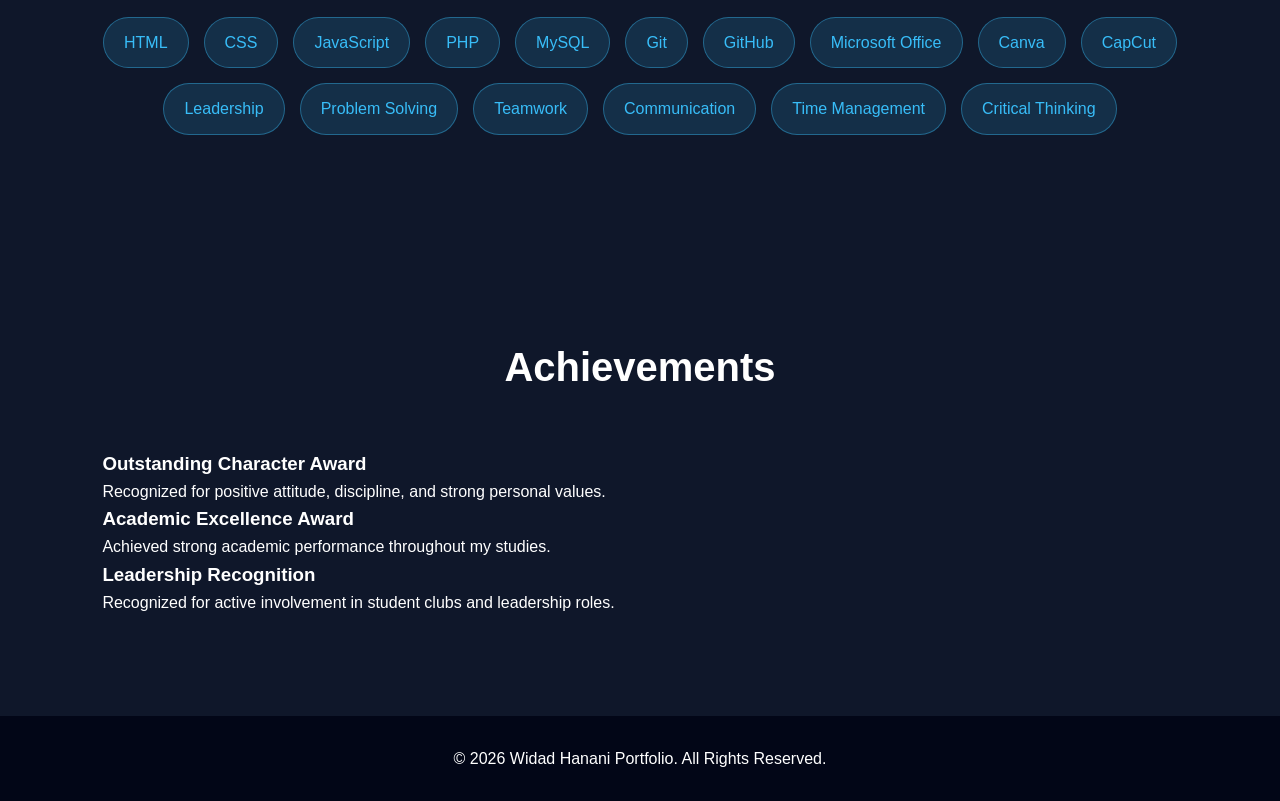
==== commit 6f3e47c0: "Improved about page content and design" ====
--- a/about.html
+++ b/about.html
@@ -26,28 +26,36 @@
         <p class="intro">GET TO KNOW ME</p>
         <h1>About Widad Hanani</h1>
         <p>
-            A passionate Software Development student who enjoys building meaningful
-            web-based systems, solving real-world problems, and creating clean digital experiences.
+            I am a Software Development student who enjoys turning ideas into useful
+            digital solutions. I love building clean, modern and meaningful web-based systems.
         </p>
+
+        <div class="about-quick-info">
+            <span>Software Development</span>
+            <span>Web Development</span>
+            <span>Problem Solver</span>
+        </div>
     </div>
 </section>
 
 <section class="section about-profile">
     <div class="about-card main-about">
-        <div>
-            <span class="about-badge">Software Development Student</span>
-            <h2>Profile Summary</h2>
-            <p>
-                I am Widad Hanani Binti Sharizal, a Software Development student from
-                Universiti Sultan Zainal Abidin. I am passionate about web development,
-                UI/UX design, problem-solving, and building useful digital solutions.
-            </p>
-            <p>
-                Through my academic journey and project experience, I have developed
-                skills in front-end development, system design, teamwork, leadership,
-                and communication.
-            </p>
-        </div>
+        <span class="about-badge">My Story</span>
+        <h2>Passionate About Technology & Digital Innovation</h2>
+
+        <p>
+            Hi, I am <strong>Widad Hanani Binti Sharizal</strong>, a Bachelor in Software
+            Development student from Universiti Sultan Zainal Abidin. I am passionate about
+            web development, UI/UX design, system development, and solving real-world problems
+            through technology.
+        </p>
+
+        <p>
+            Throughout my studies, I have gained experience in developing web-based systems,
+            working with databases, designing user interfaces, and managing software projects.
+            I believe that good software is not only about coding, but also about creating value
+            for users.
+        </p>
     </div>
 </section>
 
@@ -55,7 +63,6 @@
     <h2>Education Journey</h2>
 
     <div class="timeline">
-
         <div class="timeline-item">
             <div class="timeline-dot"></div>
             <div class="timeline-content">
@@ -79,10 +86,39 @@
             <div class="timeline-content">
                 <h3>SMK Perempuan Kapar</h3>
                 <p>Malaysian Certificate of Education (SPM)</p>
-                <span>Foundation of my academic journey</span>
+                <span>Started my academic journey with strong learning motivation.</span>
             </div>
         </div>
-
+    </div>
+</section>
+
+<section class="section highlight-section">
+    <h2>What Makes Me Different?</h2>
+
+    <div class="cards">
+        <div class="card">
+            <h3>Creative Mindset</h3>
+            <p>
+                I enjoy designing clean and attractive interfaces that make systems easier
+                and more enjoyable to use.
+            </p>
+        </div>
+
+        <div class="card">
+            <h3>Problem-Solving Skills</h3>
+            <p>
+                I like analysing problems and turning them into practical software solutions
+                that help users complete tasks more efficiently.
+            </p>
+        </div>
+
+        <div class="card">
+            <h3>Leadership & Teamwork</h3>
+            <p>
+                My involvement in clubs and activities has helped me improve communication,
+                leadership, teamwork, and project management skills.
+            </p>
+        </div>
     </div>
 </section>
 
@@ -94,8 +130,7 @@
             <h3>Web Developer</h3>
             <p>
                 Designed and developed responsive websites, collaborated with clients,
-                improved website functionality, and maintained smooth performance
-                across devices.
+                improved website functionality, and maintained smooth performance across devices.
             </p>
         </div>
 
@@ -110,8 +145,8 @@
         <div class="card">
             <h3>CODEX Exco</h3>
             <p>
-                Actively involved as Exco of Coding Expert Club (CODEX), contributing
-                to technology-related activities and student development.
+                Actively involved as Exco of Coding Expert Club (CODEX), contributing to
+                technology-related activities and student development.
             </p>
         </div>
     </div>
--- a/css/style.css
+++ b/css/style.css
@@ -15,6 +15,7 @@
     line-height:1.6;
 }
 
+/* HEADER */
 header{
     padding:20px 8%;
     position:fixed;
@@ -153,7 +154,7 @@
     font-size:18px;
 }
 
-/* GENERAL SECTIONS */
+/* SECTION */
 .section{
     padding:100px 8%;
 }
@@ -164,6 +165,7 @@
     margin-bottom:50px;
 }
 
+/* CARDS */
 .cards{
     display:grid;
     grid-template-columns:repeat(auto-fit,minmax(250px,1fr));
@@ -214,201 +216,8 @@
     transform:translateY(-5px);
 }
 
-/* CONTACT */
-.contact-form{
-    margin-top:20px;
-}
-
-.contact-form input,
-.contact-form textarea{
-    width:100%;
-    padding:15px;
-    margin-bottom:15px;
-    border:none;
-    border-radius:10px;
-    outline:none;
-    font-family:Arial, sans-serif;
-}
-
-.contact-form textarea{
-    height:140px;
-    resize:none;
-}
-
-/* PROJECT PAGE */
-.project-header{
-    position:relative;
-    overflow:hidden;
-}
-
-.project-header::after{
-    content:"";
-    position:absolute;
-    width:280px;
-    height:280px;
-    background:rgba(56,189,248,0.22);
-    border-radius:50%;
-    right:-80px;
-    top:60px;
-    filter:blur(25px);
-}
-
-.project-grid{
-    display:grid;
-    grid-template-columns:repeat(auto-fit, minmax(300px, 1fr));
-    gap:35px;
-}
-
-.project-card{
-    background:rgba(255,255,255,0.06);
-    border:1px solid rgba(255,255,255,0.12);
-    border-radius:24px;
-    overflow:hidden;
-    transition:0.4s ease;
-    backdrop-filter:blur(12px);
-    box-shadow:0 20px 40px rgba(0,0,0,0.25);
-}
-
-.project-card:hover{
-    transform:translateY(-12px);
-    border-color:#38bdf8;
-    box-shadow:0 25px 60px rgba(56,189,248,0.18);
-}
-
-.project-card img{
-    width:100%;
-    height:210px;
-    object-fit:cover;
-    display:block;
-    background:#1e293b;
-}
-
-.project-content{
-    padding:28px;
-}
-
-.project-tag{
-    display:inline-block;
-    background:rgba(56,189,248,0.15);
-    color:#38bdf8;
-    padding:7px 14px;
-    border-radius:30px;
-    font-size:13px;
-    margin-bottom:15px;
-    border:1px solid rgba(56,189,248,0.35);
-}
-
-.project-content h3{
-    font-size:24px;
-    color:#ffffff;
-    margin-bottom:15px;
-}
-
-.project-content p{
-    color:#cbd5e1;
-    margin-bottom:20px;
-}
-
-.tech-list{
-    display:flex;
-    flex-wrap:wrap;
-    gap:10px;
-}
-
-.tech-list span{
-    font-size:12px;
-    padding:7px 12px;
-    border-radius:20px;
-    background:rgba(255,255,255,0.08);
-    color:#e0f2fe;
-}
-
-.project-reflection{
-    background:radial-gradient(circle at center,#172554,#0f172a);
-}
-
-/* DARK MODE */
-body.dark{
-    background:#020617;
-}
-
-body.dark .card,
-body.dark .project-card{
-    background:rgba(255,255,255,0.04);
-}
-
-/* FOOTER */
-footer{
-    text-align:center;
-    padding:30px;
-    background:#020617;
-}
-
-/* ANIMATION */
-@keyframes fadeUp{
-    from{
-        opacity:0;
-        transform:translateY(30px);
-    }
-    to{
-        opacity:1;
-        transform:translateY(0);
-    }
-}
-
-/* RESPONSIVE */
-@media(max-width:768px){
-    header{
-        padding:18px 5%;
-    }
-
-    .navbar{
-        flex-direction:column;
-        gap:18px;
-    }
-
-    .nav-links{
-        flex-wrap:wrap;
-        justify-content:center;
-        gap:16px;
-    }
-
-    .hero h1{
-        font-size:48px;
-    }
-
-    .hero h2{
-        font-size:24px;
-    }
-
-    .hero-desc{
-        font-size:16px;
-    }
-
-    .hero-buttons{
-        flex-direction:column;
-    }
-
-    .page-header h1{
-        font-size:38px;
-    }
-
-    .section{
-        padding:70px 6%;
-    }
-
-    .section h2{
-        font-size:32px;
-    }
-
-    .project-card img{
-        height:190px;
-    }
-
-    .project-content h3{
-        font-size:21px;
-    }
-    .about-hero{
+/* ABOUT PAGE */
+.about-hero{
     min-height:430px;
     padding:150px 8% 80px;
     display:flex;
@@ -423,7 +232,6 @@
 
 .about-hero-content{
     max-width:900px;
-    animation:fadeUp 1s ease;
 }
 
 .about-hero h1{
@@ -434,10 +242,6 @@
 .about-hero p{
     color:#cbd5e1;
     font-size:19px;
-}
-
-.about-profile{
-    padding-top:80px;
 }
 
 .about-card{
@@ -445,17 +249,6 @@
     border:1px solid rgba(56,189,248,0.35);
     border-radius:28px;
     padding:45px;
-    box-shadow:0 25px 60px rgba(0,0,0,0.25);
-}
-
-.main-about h2{
-    font-size:36px;
-    margin:18px 0;
-}
-
-.main-about p{
-    color:#cbd5e1;
-    margin-bottom:15px;
 }
 
 .about-badge{
@@ -466,8 +259,10 @@
     padding:10px 18px;
     border-radius:30px;
     font-weight:bold;
-}
-
+    margin-bottom:20px;
+}
+
+/* TIMELINE */
 .timeline{
     position:relative;
     max-width:900px;
@@ -482,7 +277,6 @@
     width:3px;
     height:100%;
     background:#38bdf8;
-    box-shadow:0 0 20px rgba(56,189,248,0.8);
 }
 
 .timeline-item{
@@ -499,7 +293,6 @@
     height:25px;
     background:#38bdf8;
     border-radius:50%;
-    box-shadow:0 0 25px rgba(56,189,248,0.9);
 }
 
 .timeline-content{
@@ -515,56 +308,262 @@
     border-color:#38bdf8;
 }
 
-.timeline-content h3{
-    color:#38bdf8;
-    margin-bottom:8px;
-}
-
-.timeline-content span{
-    color:#cbd5e1;
-    font-size:14px;
-}
-
-.achievement-grid{
+/* PROJECT PAGE */
+.project-hero{
+    min-height:360px;
+    padding:150px 8% 70px;
+    text-align:center;
+    background:
+        radial-gradient(circle at left, rgba(56,189,248,0.28), transparent 28%),
+        radial-gradient(circle at right, rgba(37,99,235,0.25), transparent 30%),
+        linear-gradient(180deg,#020617,#0f172a);
+}
+
+.project-grid{
+    display:grid;
+    grid-template-columns:repeat(3, 1fr);
+    gap:28px;
+}
+
+.project-card{
+    background:linear-gradient(180deg, rgba(15,23,42,0.95), rgba(2,6,23,0.95));
+    border:1px solid rgba(56,189,248,0.35);
+    border-radius:22px;
+    overflow:hidden;
+    transition:0.35s ease;
+}
+
+.project-card:hover{
+    transform:translateY(-12px);
+    box-shadow:0 0 35px rgba(56,189,248,0.28);
+}
+
+.project-card img{
+    width:100%;
+    height:210px;
+    object-fit:cover;
+    display:block;
+}
+
+.project-body{
+    padding:24px;
+}
+
+.tag{
+    display:inline-block;
+    color:white;
+    font-size:13px;
+    font-weight:bold;
+    padding:7px 14px;
+    border-radius:20px;
+    margin-bottom:15px;
+}
+
+.blue{background:#0284c7;}
+.purple{background:#7c3aed;}
+.green{background:#16a34a;}
+.orange{background:#f59e0b;}
+.pink{background:#db2777;}
+.indigo{background:#4f46e5;}
+
+.tech{
+    display:flex;
+    flex-wrap:wrap;
+    gap:10px;
+}
+
+.tech span{
+    border:1px solid rgba(56,189,248,0.35);
+    color:#dbeafe;
+    padding:7px 12px;
+    border-radius:8px;
+    font-size:13px;
+}
+
+/* CONTACT PAGE */
+.contact-hero{
+    min-height:430px;
+    padding:150px 8% 80px;
+    text-align:center;
+    background:
+        radial-gradient(circle at top left, rgba(56,189,248,0.35), transparent 32%),
+        radial-gradient(circle at bottom right, rgba(99,102,241,0.28), transparent 35%),
+        linear-gradient(180deg,#020617,#0f172a);
+}
+
+.contact-hero h1{
+    font-size:70px;
+    margin-bottom:20px;
+}
+
+.contact-section{
+    padding:80px 8% 110px;
+}
+
+.contact-info{
     display:grid;
     grid-template-columns:repeat(auto-fit,minmax(250px,1fr));
-    gap:30px;
-}
-
-.achievement-card{
+    gap:25px;
+    margin-bottom:50px;
+}
+
+.contact-info-card{
+    background:rgba(255,255,255,0.06);
+    border:1px solid rgba(56,189,248,0.25);
+    border-radius:22px;
+    padding:30px;
+    text-align:center;
+    transition:0.35s;
+}
+
+.contact-info-card:hover{
+    transform:translateY(-10px);
+    border-color:#38bdf8;
+}
+
+.contact-icon{
+    font-size:38px;
+    margin-bottom:15px;
+}
+
+.contact-wrapper{
+    display:grid;
+    grid-template-columns:1fr 1.2fr;
+    gap:35px;
+}
+
+.contact-text{
+    background:linear-gradient(135deg, rgba(56,189,248,0.15), rgba(255,255,255,0.05));
+    border:1px solid rgba(56,189,248,0.35);
+    border-radius:28px;
+    padding:42px;
+}
+
+.contact-badge{
+    display:inline-block;
+    background:rgba(56,189,248,0.18);
+    color:#38bdf8;
+    border:1px solid rgba(56,189,248,0.4);
+    padding:10px 18px;
+    border-radius:30px;
+    font-weight:bold;
+    margin-bottom:20px;
+}
+
+.premium-contact-form{
+    background:rgba(255,255,255,0.06);
+    border:1px solid rgba(255,255,255,0.12);
+    border-radius:28px;
+    padding:42px;
+}
+
+.premium-contact-form input,
+.premium-contact-form textarea{
+    width:100%;
+    padding:16px;
+    margin-bottom:18px;
+    border:none;
+    outline:none;
+    border-radius:14px;
+}
+
+.premium-contact-form textarea{
+    height:160px;
+    resize:none;
+}
+
+/* FOOTER */
+footer{
+    text-align:center;
+    padding:30px;
+    background:#020617;
+}
+
+/* ANIMATION */
+@keyframes fadeUp{
+    from{
+        opacity:0;
+        transform:translateY(30px);
+    }
+    to{
+        opacity:1;
+        transform:translateY(0);
+    }
+}
+
+/* RESPONSIVE */
+@media(max-width:1000px){
+    .project-grid{
+        grid-template-columns:repeat(2, 1fr);
+    }
+}
+
+@media(max-width:768px){
+
+    .navbar{
+        flex-direction:column;
+        gap:18px;
+    }
+
+    .nav-links{
+        flex-wrap:wrap;
+        justify-content:center;
+        gap:16px;
+    }
+
+    .hero h1,
+    .about-hero h1,
+    .project-hero h1,
+    .contact-hero h1{
+        font-size:42px;
+    }
+
+    .hero-buttons{
+        flex-direction:column;
+    }
+
+    .project-grid{
+        grid-template-columns:1fr;
+    }
+
+    .contact-wrapper{
+        grid-template-columns:1fr;
+    }
+
+    .section{
+        padding:70px 6%;
+    }
+    .about-quick-info{
+    display:flex;
+    justify-content:center;
+    flex-wrap:wrap;
+    gap:15px;
+    margin-top:30px;
+}
+
+.about-quick-info span{
+    background:rgba(56,189,248,0.15);
+    color:#dbeafe;
+    border:1px solid rgba(56,189,248,0.35);
+    padding:10px 18px;
+    border-radius:30px;
+    font-size:14px;
+    transition:0.3s;
+}
+
+.about-quick-info span:hover{
+    background:#38bdf8;
+    color:white;
+    transform:translateY(-5px);
+}
+
+.main-about strong{
+    color:#38bdf8;
+}
+
+.highlight-section{
     background:
-        linear-gradient(135deg, rgba(56,189,248,0.18), rgba(99,102,241,0.12));
-    border:1px solid rgba(56,189,248,0.3);
-    border-radius:22px;
-    padding:35px;
-    transition:0.35s;
-}
-
-.achievement-card:hover{
-    transform:translateY(-10px);
-    box-shadow:0 0 35px rgba(56,189,248,0.25);
-}
-
-.achievement-card h3{
-    color:#38bdf8;
-    margin-bottom:12px;
-}
-
-.achievement-card p{
-    color:#cbd5e1;
-}
-
-@media(max-width:768px){
-    .about-hero h1{
-        font-size:42px;
-    }
-
-    .about-card{
-        padding:28px;
-    }
-
-    .main-about h2{
-        font-size:28px;
-    }
+        radial-gradient(circle at center, rgba(56,189,248,0.15), transparent 35%),
+        #020617;
 }
 }
